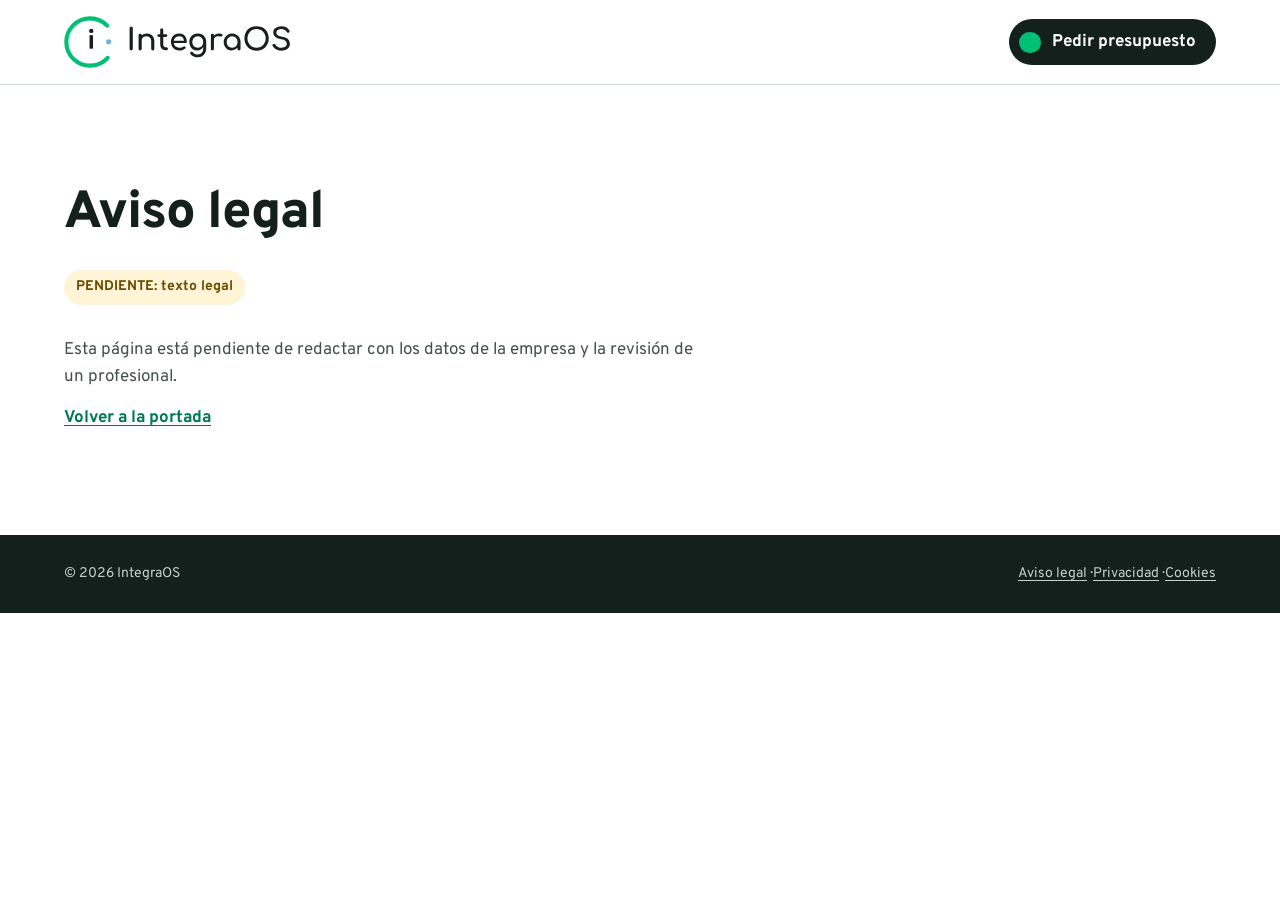
==== aviso-legal.html @ 6137b41a "Web de IntegraOS: prueba de concepto" ====
<!doctype html>
<html lang="es">
<head>
<meta charset="utf-8">
<meta name="robots" content="noindex, nofollow">
<meta name="viewport" content="width=device-width, initial-scale=1, viewport-fit=cover">
<title>Aviso legal | IntegraOS</title>
<meta name="description" content="Aviso legal del sitio web de IntegraOS.">
<link rel="icon" href="favicon.svg" type="image/svg+xml">
<link rel="icon" href="favicon.png" sizes="48x48" type="image/png">
<meta name="theme-color" content="#ffffff">
<link rel="stylesheet" href="assets/css/site.css">
</head>
<body>
<a class="skip" href="#contenido">Saltar al contenido</a>
<header class="top">
  <div class="wrap top__bar">
    <a class="top__logo" href="index.html"><img src="assets/brand/logo-horizontal.svg" alt="IntegraOS, volver a la portada" width="229" height="52"></a>
    <nav class="top__nav top__nav--static" aria-label="Principal"><a class="btn btn--primary" href="index.html#presupuesto"><span class="bullet" aria-hidden="true"></span>Pedir presupuesto</a></nav>
  </div>
</header>
<main id="contenido" class="page">
  <div class="wrap">
    <h1>Aviso legal</h1>
    <p class="pending">PENDIENTE: texto legal</p>
    <p>Esta página está pendiente de redactar con los datos de la empresa y la revisión de un profesional.</p>
    <p><a href="index.html">Volver a la portada</a></p>
  </div>
</main>
<footer class="foot foot--slim">
  <div class="wrap">
    <div class="foot__base"><span>&copy; 2026 IntegraOS</span><span><a href="aviso-legal.html">Aviso legal</a> · <a href="privacidad.html">Privacidad</a> · <a href="cookies.html">Cookies</a></span></div>
  </div>
</footer>
</body>
</html>
---- assets/css/site.css ----
/* IntegraOS: the site as a transit network map. Lines are services, stations are stops,
   "Tu oficina" is the interchange every line ends at. One sign face (Overpass), the logo's
   green and blue as line colours, near-black signage plates. */

@font-face {
  font-family: "Overpass"; font-style: normal; font-weight: 300 900; font-display: swap;
  src: url(../fonts/overpass-latin.woff2) format("woff2");
  unicode-range: U+0000-00FF, U+0131, U+0152-0153, U+02BB-02BC, U+02C6, U+02DA, U+02DC, U+0304, U+0308, U+0329, U+2000-206F, U+20AC, U+2122, U+2191, U+2193, U+2212, U+2215, U+FEFF, U+FFFD;
}

:root {
  --paper: #ffffff;
  --surface: #f0f4f2;
  --ink: #14201b;
  --ink-2: #44514b;          /* secondary text, 8.3:1 on paper */
  --hair: #d5ded9;
  --line-green: #00c074;     /* logo green: the in-person line */
  --line-blue: #70aed4;      /* logo blue: the remote line */
  --green: #007a50;          /* green for text and controls on paper, 5.4:1 */
  --blue: #1f5f87;           /* blue for text on paper, 6.9:1 */
  --sign: #14201b;           /* signage plates */
  --sign-ink: #ffffff;
  --focus: #007a50;

  --font: "Overpass", system-ui, sans-serif;
  --wrap: min(100% - 2 * var(--gut), 1240px);
  --gut: clamp(20px, 5vw, 64px);
  --r: 14px;                 /* plates and cards: the rounded ends of a line */
  --line-w: 10px;
  --ease: cubic-bezier(.16, 1, .3, 1);

  --t-h2: clamp(2rem, 1.35rem + 2.4vw, 3.4rem);
  --t-h3: clamp(1.2rem, 1.08rem + .45vw, 1.45rem);
  --t-lead: clamp(1.12rem, 1.04rem + .35vw, 1.32rem);
  --t-body: 1.0625rem;
  --t-small: .9375rem;
}

*, *::before, *::after { box-sizing: border-box; }
html { -webkit-text-size-adjust: 100%; scroll-behavior: smooth; scroll-padding-top: 120px; }
@media (prefers-reduced-motion: reduce) { html { scroll-behavior: auto; } }
body {
  margin: 0; background: var(--paper); color: var(--ink);
  font: 400 var(--t-body)/1.6 var(--font); font-feature-settings: "tnum" 0;
  text-rendering: optimizeLegibility; -webkit-font-smoothing: antialiased;
}
img, svg { display: block; max-width: 100%; }
a { color: inherit; text-decoration-thickness: .08em; text-underline-offset: .2em; }
p { margin: 0; text-wrap: pretty; }
h1, h2, h3 { margin: 0; font-weight: 800; letter-spacing: -.02em; line-height: 1.05; text-wrap: balance; }
::selection { background: var(--line-green); color: var(--ink); }
:focus-visible { outline: 3px solid var(--focus); outline-offset: 3px; border-radius: 4px; }
.visually-hidden { position: absolute !important; width: 1px; height: 1px; overflow: hidden; clip: rect(0 0 0 0); white-space: nowrap; }

.wrap { width: var(--wrap); margin-inline: auto; }
.skip { position: absolute; left: 12px; top: -60px; z-index: 100; background: var(--sign); color: var(--sign-ink); padding: 10px 16px; border-radius: 8px; font-weight: 700; }
.skip:focus { top: 12px; }

/* ---------- signage: line bullets, plates, buttons ---------- */
.bullet { display: inline-grid; place-items: center; width: 1.6em; height: 1.6em; border-radius: 50%; flex: none;
  font-weight: 800; font-size: .8em; line-height: 1; color: var(--ink); background: var(--line-green); }

.btn {
  display: inline-flex; align-items: center; gap: .7em; min-height: 52px; padding: .5em 1.15em .45em .6em;
  border-radius: 999px; font: 700 1.0625rem/1 var(--font); letter-spacing: 0; text-decoration: none; cursor: pointer;
  border: 0; transition: transform .25s var(--ease), background-color .2s;
}
.btn--primary { background: var(--sign); color: var(--sign-ink); }
.btn--primary .bullet { background: var(--line-green); }
.btn--primary:hover { background: #24342d; transform: translateX(3px); }
.btn--primary .arrow { transition: transform .25s var(--ease); }
.btn--primary:hover .arrow { transform: translateX(3px); }
.btn--ghost { background: transparent; color: var(--ink); box-shadow: inset 0 0 0 2px var(--ink); padding-left: 1.15em; }
.btn--ghost:hover { background: var(--surface); }
.btn:active { transform: translateY(1px) scale(.99); }
.arrow { width: 1em; height: 1em; }

/* ---------- header ---------- */
.top { position: sticky; top: 0; z-index: 30; background: rgba(255,255,255,.96); border-bottom: 1px solid var(--hair); }
@supports (backdrop-filter: blur(8px)) { .top { background: rgba(255,255,255,.86); backdrop-filter: blur(10px) saturate(1.2); } }
.top__bar { display: flex; align-items: center; gap: 24px; min-height: 84px; }
/* the logo carries the brand next to a 64px headline: 52px tall on desktop, still clear of the nav */
.top__logo img { height: 52px; width: auto; }
@media (max-width: 860px) { .top__bar { min-height: 68px; } .top__logo img { height: 42px; } }
@media (min-width: 861px) and (max-width: 1000px) { .top__logo img { height: 46px; } }
@media (max-width: 380px) { .top__logo img { height: 36px; } }
.top__nav { margin-left: auto; display: flex; align-items: center; gap: 4px; }
.top__nav a:not(.btn) { padding: 10px 12px; border-radius: 8px; font-weight: 600; text-decoration: none; }
.top__nav a:not(.btn):hover { background: var(--surface); }
.top__nav .btn { margin-left: 12px; min-height: 46px; }
.top__menu { display: none; margin-left: auto; width: 46px; height: 46px; border-radius: 10px; border: 2px solid var(--ink); background: var(--paper); color: var(--ink); cursor: pointer; }
@media (max-width: 1000px) {
  .top__menu { display: grid; place-items: center; }
  .top__nav { display: none; position: absolute; left: 0; right: 0; top: 100%; flex-direction: column; align-items: stretch;
    gap: 0; padding: 8px var(--gut) 20px; background: var(--paper); border-bottom: 1px solid var(--hair); }
  .top__nav.is-open { display: flex; }
  .top__nav a:not(.btn) { padding: 14px 4px; border-bottom: 1px solid var(--hair); border-radius: 0; }
  .top__nav .btn { margin: 16px 0 0; justify-content: center; }
}

/* ---------- "Estás aquí": the page's route as a thin line under the header ---------- */
.routebar { position: relative; height: 22px; }
.routebar ol { list-style: none; margin: 0; padding: 0; height: 100%; display: flex; justify-content: space-between; align-items: center; position: relative; }
.routebar ol::before, .routebar ol::after { content: ""; position: absolute; left: 0; top: 50%; height: 4px; margin-top: -2px; border-radius: 2px; }
.routebar ol::before { right: 0; background: var(--hair); }
.routebar ol::after { width: var(--route-progress, 0%); background: var(--line-green); transition: width .45s var(--ease); }
.routebar li { position: relative; z-index: 1; }
.routebar a { display: grid; place-items: center; width: 22px; height: 22px; text-decoration: none; }
.routebar a::before { content: ""; width: 10px; height: 10px; border-radius: 50%; background: var(--paper); box-shadow: inset 0 0 0 2.5px var(--ink-2); transition: transform .2s, box-shadow .2s, background .2s; }
.routebar a.is-passed::before { box-shadow: inset 0 0 0 2.5px var(--green); }
.routebar a[aria-current]::before { background: var(--ink); box-shadow: 0 0 0 3px var(--line-green); transform: scale(1.15); }
.routebar span { position: absolute; top: 100%; left: 50%; transform: translate(-50%, 4px); white-space: nowrap; padding: 3px 8px 2px; border-radius: 6px;
  background: var(--sign); color: var(--sign-ink); font-size: .75rem; font-weight: 700; opacity: 0; pointer-events: none; transition: opacity .15s; }
.routebar li:first-child span { left: 0; transform: translate(0, 4px); }
.routebar li:last-child span { left: auto; right: 0; transform: translate(0, 4px); }
.routebar a:hover span, .routebar a:focus-visible span, .routebar a[aria-current] span { opacity: 1; }
@media (max-width: 860px) { .routebar { height: 10px; } .routebar a { width: 14px; height: 10px; } .routebar a::before { width: 7px; height: 7px; } }

/* ---------- sections ---------- */
section { padding-block: clamp(72px, 9vw, 136px); }
.h2 { font-size: var(--t-h2); max-width: 18ch; }
/* section headings read as station name boards: line bullet, the name, the line's colour strip under it.
   The dark pill is kept for actions, the hero sign, the arrival plate and the ticket. */
.sign { position: relative; max-width: 20ch; font-size: clamp(1.9rem, 1.35rem + 2vw, 3rem); padding: 0 0 .42em 1.25em; }
.sign::before { content: ""; position: absolute; left: 0; top: .2em; width: .72em; height: .72em; border-radius: 50%; background: var(--paper); box-shadow: inset 0 0 0 .16em var(--ink); }
.sign::after { content: ""; position: absolute; left: 1.25em; bottom: 0; width: 2.4em; height: .16em; border-radius: .08em; background: var(--line-green); }
.section--sign .sign, .direct .h2.sign { color: var(--sign-ink); }
.section--sign .sign::before, .direct .h2.sign::before { background: var(--sign); box-shadow: inset 0 0 0 .16em var(--paper); }
.section--sign .sign em, .direct .h2.sign em { color: var(--line-green); }
.intro { margin-top: 18px; font-size: var(--t-lead); color: var(--ink-2); max-width: 58ch; line-height: 1.5; }
.section--surface { background: var(--surface); }
.section--sign { background: var(--sign); color: var(--sign-ink); }

/* ---------- hero: the platform sign over the network map ---------- */
.hero { position: relative; padding-block: clamp(20px, 3vw, 32px) clamp(40px, 5vw, 72px); overflow: hidden; }
.hero__sign { background: var(--sign); color: var(--sign-ink); border-radius: 22px; padding: clamp(24px, 3vw, 40px); max-width: 720px; }
.hero h1 { font-size: clamp(2.4rem, 1.2rem + 3.6vw, 4rem); font-weight: 850; letter-spacing: -.035em; line-height: .98; }
.hero h1 .code { font-size: .36em; vertical-align: .55em; margin-right: .45em; }
.hero__lead { margin-top: 18px; font-size: var(--t-lead); line-height: 1.5; max-width: 46ch; color: #d3ddd8; }
.hero__zone { margin-top: 12px; color: #d3ddd8; display: flex; align-items: center; gap: 8px; flex-wrap: wrap; }
.hero__actions { display: flex; flex-wrap: wrap; gap: 12px; margin-top: 26px; }
.btn--go { background: var(--line-green); color: var(--ink); }
.btn--go:hover { background: #2fd38f; transform: translateX(3px); }
.bullet--ink { background: var(--ink); }
.btn--outline-light { background: transparent; color: var(--sign-ink); box-shadow: inset 0 0 0 2px rgba(255,255,255,.55); padding-left: 1.15em; }
.btn--outline-light:hover { background: rgba(255,255,255,.08); }
.sep { margin-inline: .2em; }
.map { position: relative; margin: 20px 0 0; }
.map--h { width: 100vw; margin-left: calc(50% - 50vw); }
.map > svg, .map > .wrap > svg { width: 100%; height: auto; overflow: visible; }
.map--v { display: none; }
.map--v .wrap > svg { max-width: 260px; }
.only-narrow { display: none; }
@media (max-width: 760px) { .map--h { display: none; } .map--v { display: block; } .only-narrow { display: inline-flex; } }
@media (min-width: 1280px) {   /* the sign overlays the map only where the low line clears it */
  .hero__over { position: absolute; top: clamp(20px, 2vw, 28px); left: 0; right: 0; z-index: 2; }
  .map--h { margin-top: 48px; }
}
/* the destination sign: "Tu oficina" and its action, set beside the interchange */
.dest { display: inline-grid; gap: 10px; padding: 14px; border-radius: 16px; background: var(--sign); color: var(--sign-ink); text-decoration: none;
  box-shadow: 0 0 0 4px var(--paper); transition: transform .25s var(--ease); }
.dest:hover { transform: translateY(-2px); }
.dest__name { display: flex; align-items: center; gap: 10px; font-weight: 850; font-size: 1.5rem; letter-spacing: -.01em; line-height: 1.1; }
.dest__go { display: inline-flex; align-items: center; justify-content: center; gap: 8px; min-height: 46px; padding: 0 18px; border-radius: 999px;
  background: var(--line-green); color: var(--ink); font-weight: 800; }
.dest:hover .arrow { transform: translateX(3px); }
.dest .arrow { transition: transform .25s var(--ease); }
.bullet--hub { width: 28px; height: 18px; border-radius: 9px; background: var(--paper); box-shadow: inset 0 0 0 3px var(--paper); position: relative; }
.bullet--hub::before, .bullet--hub::after { content: ""; position: absolute; top: 5px; width: 8px; height: 8px; border-radius: 50%; background: var(--ink); }
.bullet--hub::before { left: 4px; } .bullet--hub::after { right: 4px; }
/* anchored to the interchange: the hub's right edge is at 97.5% of the map's width; the sign sits just above it */
.dest--h { position: absolute; left: 93.3%; top: 15%; transform: translateX(-100%); white-space: nowrap; }
.dest--h:hover { transform: translate(-100%, -2px); }
@media (min-width: 761px) and (max-width: 1000px) {
  .dest--h { position: static; display: grid; width: max-content; margin: 8px var(--gut) 0 auto; transform: none; }
  .dest--h:hover { transform: translateY(-2px); }
}
.dest--v { margin-top: 8px; }
/* line codes: the map's uppercase lettering */
.code { display: inline-grid; place-items: center; min-width: 1.9em; height: 1.9em; padding: 0 .35em; border-radius: 999px; flex: none;
  font-weight: 850; font-size: .75rem; letter-spacing: .04em; line-height: 1; text-transform: uppercase; color: var(--ink); background: var(--line-green); }
.code--remote { background: var(--line-blue); }
.m-blue-ink { fill: var(--blue); letter-spacing: .06em; font-weight: 800; }

/* map drawing */
.m-line { fill: none; stroke-linecap: round; stroke-linejoin: round; }
.m-green { stroke: var(--line-green); stroke-width: var(--line-w); }
.m-blue { stroke: var(--line-blue); stroke-width: var(--line-w); stroke-dasharray: 2 20; }
.m-stop { fill: var(--paper); stroke: var(--ink); stroke-width: 4; }
.m-hub { fill: var(--paper); stroke: var(--ink); stroke-width: 5; }
.m-label { font: 700 19px/1 var(--font); fill: var(--ink); }
.m-label--small { font-weight: 600; font-size: 15px; fill: var(--ink-2); }
.m-hub-label { font: 850 28px/1 var(--font); fill: var(--ink); letter-spacing: -.01em; }
.m-code { font: 800 13px/1 var(--font); fill: var(--ink); }
/* the train: rides the green line once on load and rests at "Tu oficina"; the map itself never hides */
.m-train { offset-rotate: 0deg; offset-distance: 100%; }
.m-train rect { fill: var(--ink); stroke: var(--paper); stroke-width: 3; }
@media (prefers-reduced-motion: no-preference) {
  .m-train { animation: ride 2.6s cubic-bezier(.45,.05,.25,1) .3s both; }
  @keyframes ride { from { offset-distance: 0%; } to { offset-distance: 100%; } }
}

/* ---------- direct line (positioning) + legend ---------- */
.direct { display: grid; gap: 48px; }
.direct .h2 { color: var(--sign-ink); max-width: 16ch; }
.direct .h2 em { font-style: normal; color: var(--line-green); }
.direct .intro { color: #c4cfca; }
@media (min-width: 960px) { .direct { grid-template-columns: 1.1fr .9fr; align-items: start; } }
.legend { border: 1px solid rgba(255,255,255,.18); border-radius: var(--r); padding: 28px; display: grid; gap: 22px; }
.legend__title { font-weight: 800; font-size: .875rem; color: #c4cfca; letter-spacing: .02em; }
.legend__row { display: grid; grid-template-columns: 64px 1fr; gap: 16px; align-items: center; }
.legend__row strong { display: flex; align-items: center; gap: 8px; font-size: 1.0625rem; }
.legend__row span { color: #c4cfca; font-size: var(--t-small); }
.legend__row .code { color: var(--ink); font-size: .75rem; }
.legend svg { width: 64px; height: 24px; }

/* ---------- problems: a route finder, "si te pasa… → tu parada" ---------- */
.finder { margin-top: 44px; border-top: 3px solid var(--ink); }
.finder__head { display: none; }
.finder ol { list-style: none; margin: 0; padding: 0; }
.finder li { display: grid; gap: 12px; padding: 20px 0; border-bottom: 1px solid #c8d3ce; }
.finder q { quotes: "«" "»"; font-size: clamp(1.15rem, 1.05rem + .5vw, 1.45rem); font-weight: 750; line-height: 1.3; letter-spacing: -.01em; }
.finder__to { justify-self: start; display: inline-flex; align-items: center; gap: 10px; padding: 8px 14px 7px 9px; border-radius: 999px; background: var(--sign); color: var(--sign-ink);
  font-weight: 700; font-size: .9375rem; text-decoration: none; transition: transform .25s var(--ease); }
.finder__to:hover { transform: translateX(3px); }
.finder__to .bullet { width: 1.1em; height: 1.1em; }
@media (min-width: 820px) {
  .finder__head { display: grid; grid-template-columns: 1fr 320px; gap: 32px; padding: 12px 0; border-bottom: 1px solid var(--ink);
    font-size: .875rem; font-weight: 800; color: var(--ink-2); }
  .finder li { grid-template-columns: 1fr 320px; gap: 32px; align-items: center; }
}

/* ---------- services: the line's stops ---------- */
.stops { list-style: none; margin: 56px 0 0; padding: 0; display: grid; gap: 0 56px; }
@media (min-width: 900px) { .stops { grid-template-columns: 1fr 1fr; } }
.stop { position: relative; padding: 0 0 34px 56px; }
.stop::before { content: ""; position: absolute; left: 13px; top: 8px; bottom: -8px; width: var(--line-w); background: var(--line-green); border-radius: 0; }
.stop::after { content: ""; position: absolute; left: 6px; top: 4px; width: 24px; height: 24px; border-radius: 50%; background: var(--paper); box-shadow: inset 0 0 0 5px var(--ink); }
.stop:last-child::before, .stops > .stop:nth-child(3)::before { bottom: auto; height: 100%; }
@media (min-width: 900px) {
  .stops { grid-auto-flow: column; grid-template-rows: repeat(3, auto); }
  .stop:nth-child(3)::before, .stop:nth-child(6)::before { height: calc(100% - 26px); }
  .stop:nth-child(3), .stop:nth-child(6) { padding-bottom: 8px; }
}
@media (max-width: 899px) { .stops > .stop:nth-child(3)::before { bottom: -8px; height: auto; } .stop:last-child::before { height: calc(100% - 26px); } }
.stop h3 { font-size: var(--t-h3); letter-spacing: -.01em; line-height: 1.2; }
/* small screens: a thumbnail beside the stop's name, the text below runs the full width */
.stop__img { position: absolute; right: 0; top: 0; width: 88px; height: auto; aspect-ratio: 4 / 3; object-fit: cover; border-radius: 10px; background: var(--surface); }
.stop h3 { padding-right: 100px; min-height: 66px; }
.stop__go { display: inline-flex; align-items: center; gap: 8px; margin-top: 12px; font-weight: 700; color: var(--green); text-decoration: none; min-height: 32px; }
.stop__go:hover { text-decoration: underline; }
.stop__go .arrow { transition: transform .25s var(--ease); }
.stop__go:hover .arrow { transform: translateX(3px); }
@media (min-width: 900px) {
  .stop { display: grid; grid-template-columns: 1fr 168px; column-gap: 20px; align-items: start; }
  .stop__body { grid-column: 1; grid-row: 1; }
  .stop__img { position: static; grid-column: 2; grid-row: 1; width: 100%; border-radius: var(--r); }
  .stop h3 { padding-right: 0; min-height: 0; }
}
.stop p { margin-top: 6px; color: var(--ink-2); max-width: 44ch; }
.modes { display: flex; flex-wrap: wrap; gap: 8px; margin-top: 12px; }
.mode { display: inline-flex; align-items: center; gap: 8px; font-size: .75rem; font-weight: 800; letter-spacing: .06em; padding: 3px 12px 3px 3px; border-radius: 999px; box-shadow: inset 0 0 0 2px var(--ink); }
.mode .code { font-size: .75rem; }

/* ---------- plans: monthly pass vs single ticket ---------- */
.passes { margin-top: 56px; display: grid; gap: 24px; }
@media (min-width: 900px) { .passes { grid-template-columns: 1fr 1fr; } }
.pass { position: relative; border-radius: 22px; background: var(--paper); overflow: hidden; box-shadow: 0 1px 0 rgba(20,32,27,.06), 0 18px 40px -24px rgba(20,32,27,.35); display: grid; grid-template-rows: auto 1fr; }
.pass__band { display: flex; flex-wrap: wrap; justify-content: space-between; align-items: center; gap: 8px 16px; padding: 20px 28px; background: var(--line-green); color: var(--ink); }
.pass--single .pass__band { background: var(--line-blue); }
.pass__type { font-weight: 850; font-size: 1.5rem; letter-spacing: -.015em; }
.pass__code { white-space: nowrap; padding: 6px 12px 5px; border-radius: 999px; background: var(--sign); color: var(--sign-ink); font-weight: 850; font-size: .8125rem; letter-spacing: .08em; }
.pass__body { padding: 28px; display: grid; gap: 18px; align-content: start; }
.pass__price { font-size: clamp(1.6rem, 1.3rem + 1vw, 2.1rem); font-weight: 850; letter-spacing: -.02em; line-height: 1.1; }
.pass__for { color: var(--ink-2); }
.pass ul { list-style: none; margin: 0; padding: 0; display: grid; gap: 10px; }
.pass li { display: grid; grid-template-columns: 22px 1fr; gap: 12px; align-items: start; }
.pass li::before { content: ""; width: 16px; height: 16px; margin-top: 4px; border-radius: 50%; box-shadow: inset 0 0 0 4px var(--ink); }
.pass__go { justify-self: start; display: inline-flex; align-items: center; gap: 8px; margin-top: 4px; font-weight: 700; color: var(--green); text-decoration: none; min-height: 32px; }
.pass__go:hover { text-decoration: underline; }
.which { margin-top: 32px; display: grid; gap: 12px; max-width: 62ch; color: var(--ink-2); }
.which strong { color: var(--ink); }

/* ---------- process: one route, four stops ---------- */
.route { list-style: none; margin: 64px 0 0; padding: 0; display: grid; gap: 0; counter-reset: stop; }
.route li { position: relative; padding: 0 0 36px 64px; counter-increment: stop; }
.route li::before { content: ""; position: absolute; left: 17px; top: 10px; bottom: -10px; width: var(--line-w); background: var(--line-green); }
.route li:last-child::before { display: none; }
.route li::after { content: counter(stop); position: absolute; left: 0; top: 0; width: 44px; height: 44px; border-radius: 50%; display: grid; place-items: center;
  background: var(--paper); box-shadow: inset 0 0 0 5px var(--ink); font-weight: 850; font-size: 1.05rem; }
.route li:last-child::after { background: var(--ink); color: var(--paper); box-shadow: 0 0 0 5px var(--line-green); }
.route h3 { font-size: var(--t-h3); padding-top: 8px; }
.route p { margin-top: 6px; color: var(--ink-2); max-width: 36ch; }
@media (min-width: 900px) {
  .route { grid-template-columns: repeat(4, 1fr); gap: 32px; }
  .route li { padding: 76px 0 0; }
  .route li::before { left: 22px; right: -32px; top: 17px; bottom: auto; width: auto; height: var(--line-w); }
  .route li::after { left: 0; top: 0; }
  .route h3 { padding-top: 0; }
}

/* ---------- arrival: the last stop, a real office, the line running into it ---------- */
.arrival { position: relative; padding: 0; min-height: clamp(380px, 62vh, 620px); display: grid; align-items: end; overflow: hidden; background: var(--sign); }
.arrival__img { position: absolute; inset: 0; width: 100%; height: 100%; object-fit: cover; object-position: 50% 60%; }
.arrival__line { position: absolute; left: 0; right: 0; bottom: clamp(56px, 8vw, 96px); height: var(--line-w); background: var(--line-green); }
.arrival__wrap { position: relative; z-index: 1; padding-block: clamp(32px, 6vw, 72px); }
.arrival__plate { max-width: 460px; background: var(--sign); color: var(--sign-ink); border-radius: 22px; padding: 26px 28px 28px; box-shadow: 0 0 0 6px var(--paper); position: relative; }
.arrival__plate::after { content: ""; position: absolute; right: -40px; bottom: calc(clamp(56px, 8vw, 96px) - clamp(32px, 6vw, 72px) - 17px + var(--line-w) / 2); width: 34px; height: 34px; border-radius: 50%; background: var(--paper); box-shadow: inset 0 0 0 6px var(--ink); }
.arrival h2 { font-size: clamp(2rem, 1.5rem + 2.2vw, 3.2rem); margin: 0 0 12px; }
.arrival h2 .code { font-size: .32em; vertical-align: .5em; margin-right: .5em; }
.arrival__plate > p:last-child { color: #d3ddd8; }
@media (max-width: 640px) { .arrival__plate::after { display: none; } }

/* ---------- FAQ ---------- */
.faq { margin-top: 48px; display: grid; gap: 0; border-top: 2px solid var(--ink); max-width: 880px; }
.faq details { border-bottom: 1px solid var(--hair); }
.faq summary { list-style: none; cursor: pointer; display: flex; justify-content: space-between; align-items: center; gap: 24px; padding: 22px 0; font-weight: 750; font-size: 1.175rem; line-height: 1.3; }
.faq summary::-webkit-details-marker { display: none; }
.faq summary::after { content: ""; flex: none; width: 28px; height: 28px; border-radius: 50%; box-shadow: inset 0 0 0 3px var(--ink);
  background: linear-gradient(var(--ink), var(--ink)) center / 12px 3px no-repeat, linear-gradient(var(--ink), var(--ink)) center / 3px 12px no-repeat; transition: transform .25s var(--ease); }
.faq details[open] summary::after { background: linear-gradient(var(--ink), var(--ink)) center / 12px 3px no-repeat; transform: rotate(180deg); }
.faq details p { padding: 0 0 24px; color: var(--ink-2); max-width: 62ch; }

/* ---------- quote form: the ticket office ---------- */
.office { display: grid; gap: 48px; }
@media (min-width: 980px) { .office { grid-template-columns: .85fr 1.15fr; align-items: start; } }
.next { list-style: none; padding: 0; margin: 32px 0 0; display: grid; gap: 0; }
.next li { position: relative; padding: 0 0 22px 40px; }
.next li::before { content: ""; position: absolute; left: 7px; top: 8px; bottom: -8px; width: 6px; background: var(--line-green); }
.next li:last-child::before { display: none; }
.next li::after { content: ""; position: absolute; left: 0; top: 2px; width: 20px; height: 20px; border-radius: 50%; background: var(--paper); box-shadow: inset 0 0 0 4px var(--ink); }
.next strong { display: block; }
.next span { color: var(--ink-2); }
.ticket { background: var(--paper); border-radius: 22px; box-shadow: 0 1px 0 rgba(20,32,27,.06), 0 24px 48px -28px rgba(20,32,27,.4); overflow: hidden; }
.ticket__head { display: flex; align-items: center; gap: 12px; padding: 18px 28px; background: var(--sign); color: var(--sign-ink); font-weight: 800; }
.form { padding: 28px; display: grid; gap: 18px; grid-template-columns: 1fr; }
@media (min-width: 620px) { .form { grid-template-columns: 1fr 1fr; } .field--full, .form__foot { grid-column: 1 / -1; } }
.field { display: grid; gap: 6px; }
.field label { font-weight: 700; font-size: .9375rem; }
.field label small { font-weight: 500; color: var(--ink-2); font-size: inherit; }
.field input, .field select, .field textarea {
  width: 100%; min-height: 50px; padding: 12px 14px; border: 2px solid #b9c6c0; border-radius: 10px; background: var(--paper);
  font: 400 1.0625rem/1.4 var(--font); color: var(--ink); transition: border-color .15s;
}
.field textarea { min-height: 130px; resize: vertical; }
.field input:hover, .field select:hover, .field textarea:hover { border-color: var(--ink-2); }
.field input:focus, .field select:focus, .field textarea:focus { border-color: var(--ink); outline: 3px solid var(--line-green); outline-offset: 0; }
.field [aria-invalid="true"] { border-color: #b42318; }
.field__error { color: #b42318; font-weight: 600; font-size: .9375rem; }
.field__error[hidden] { display: none; }
.form__foot { display: grid; gap: 14px; }
.form__status { font-weight: 600; min-height: 1.5em; }
.form__status:empty { min-height: 0; }
.form__legal { font-size: .875rem; color: var(--ink-2); }
.form .btn { justify-self: start; }

/* ---------- footer: the map's legend panel ---------- */
.foot { background: var(--sign); color: var(--sign-ink); padding-block: 72px 32px; }
.foot__grid { display: grid; gap: 40px; }
@media (min-width: 900px) { .foot__grid { grid-template-columns: 1.3fr 1fr 1fr 1fr; } }
.foot__logo img { height: 56px; width: auto; }
.foot__about { margin-top: 18px; color: #c4cfca; max-width: 38ch; }
.foot h2 { font-size: .875rem; font-weight: 800; color: #c4cfca; letter-spacing: .02em; margin-bottom: 14px; }
.foot ul { list-style: none; margin: 0; padding: 0; display: grid; gap: 10px; }
.foot a { text-decoration: none; }
.foot a:hover { text-decoration: underline; }
.foot__base { margin-top: 56px; padding-top: 22px; border-top: 1px solid rgba(255,255,255,.16); display: flex; flex-wrap: wrap; gap: 8px 24px; justify-content: space-between; color: #c4cfca; font-size: .875rem; }
.foot :focus-visible { outline-color: var(--line-green); }

/* ---------- inner pages ---------- */
.page { padding-block: clamp(56px, 8vw, 112px); }
.page h1 { font-size: var(--t-h2); margin-bottom: 28px; }
.page p, .page li { max-width: 62ch; color: var(--ink-2); }
.page p + p { margin-top: 14px; }
.page .pending { display: inline-block; margin-bottom: 18px; padding: 6px 12px; border-radius: 999px; background: #fff4d6; color: #6b4b00; font-weight: 700; font-size: .875rem; }
.page a { color: var(--green); font-weight: 700; }
.top__nav--static { display: flex; position: static; flex-direction: row; padding: 0; border: 0; background: none; }
.top__nav--static .btn { margin: 0; }
.foot--slim { padding-block: 28px; }
.foot--slim .foot__base { margin-top: 0; border-top: 0; padding-top: 0; }
.foot--slim .foot__base a { text-decoration: underline; }

/* phone and tablet: the quote action stays in reach once the hero's has scrolled away; hidden while the form is on screen */
.actionbar { position: fixed; left: 0; right: 0; bottom: 0; z-index: 40; display: flex; justify-content: center; padding: 10px var(--gut) calc(10px + env(safe-area-inset-bottom));
  background: rgba(255,255,255,.96); border-top: 1px solid var(--hair); transform: translateY(110%); transition: transform .3s var(--ease); }
.actionbar { gap: 12px; align-items: center; }
.actionbar__call { display: flex; align-items: center; gap: 6px; flex: none; font-weight: 700; font-size: .875rem; }
.actionbar__call .tbd__code { display: none; }
.actionbar .btn { flex: 1; max-width: 420px; justify-content: center; white-space: nowrap; padding-inline: .9em; }
.actionbar.is-shown { transform: none; }
@media (min-width: 1001px) { .actionbar { display: none; } }
@media (max-width: 1000px) { .foot { padding-bottom: calc(32px + 76px); } }
@media (prefers-reduced-motion: reduce) { .actionbar { transition: none; } }

/* ---------- "EN OBRAS": data the client still has to give, shown as a station under construction (PoC) ---------- */
.tbd { display: inline-flex; align-items: center; gap: 6px; padding: 3px 10px 3px 4px; border-radius: 999px; border: 2px dashed #b7791f;
  background: #fff7e6; color: #5c3d00; font-weight: 700; font-size: .875em; line-height: 1.4; white-space: nowrap; vertical-align: .05em; }
.tbd__code { padding: 1px 6px 0; border-radius: 999px; background: #f2b33d; color: #2b1d00; font-size: .72em; font-weight: 850; letter-spacing: .06em; }

/* team facts in the dark band */
.facts { margin: 32px 0 0; display: grid; grid-template-columns: repeat(auto-fit, minmax(200px, 1fr)); gap: 16px 28px; }
.facts div { border-top: 1px solid rgba(255,255,255,.2); padding-top: 12px; }
.facts dt { font-size: .8125rem; font-weight: 800; letter-spacing: .04em; color: #c4cfca; }
.facts dd { margin: 6px 0 0; }

/* one note for the modes instead of a chip on every stop */
.modes-note { display: flex; align-items: flex-start; gap: 10px; margin-top: 16px; font-weight: 700; max-width: 62ch; }
.modes-note__codes { display: inline-flex; gap: 4px; flex: none; padding-top: 1px; }
.modes-note .code { font-size: .75rem; }

/* express line: the fast path for a breakdown */
.express { margin-top: 28px; padding: 18px 20px; border-radius: 16px; background: var(--surface); box-shadow: inset 0 0 0 2px var(--ink); }
.express__title { display: flex; align-items: center; gap: 10px; font-weight: 800; margin-bottom: 6px; }
/* the express line: a transit-map diamond in ink; red stays for errors */
.code--express { width: 1.55em; min-width: 0; height: 1.55em; margin: 0 .2em; padding: 0; border-radius: 3px; background: var(--ink); color: var(--paper); transform: rotate(45deg); }
.code--express > span { transform: rotate(-45deg); }
.field--check { display: flex; align-items: center; gap: 10px; }
.field--check input { width: 22px; height: 22px; min-height: 0; accent-color: var(--green); }
.foot__contact li { color: #c4cfca; display: flex; align-items: center; gap: 8px; flex-wrap: wrap; }

/* route bar on small screens: the current station's name, the dots as a thin progress line */
.routebar__now { display: none; }
@media (max-width: 860px) {
  .routebar { display: flex; align-items: center; gap: 12px; height: 26px; }
  .routebar__now { display: block; flex: none; margin: 0; font-size: .75rem; font-weight: 800; letter-spacing: .04em; text-transform: uppercase; color: var(--ink); }
  .routebar ol { flex: 1; }
  .routebar a { pointer-events: none; }
}
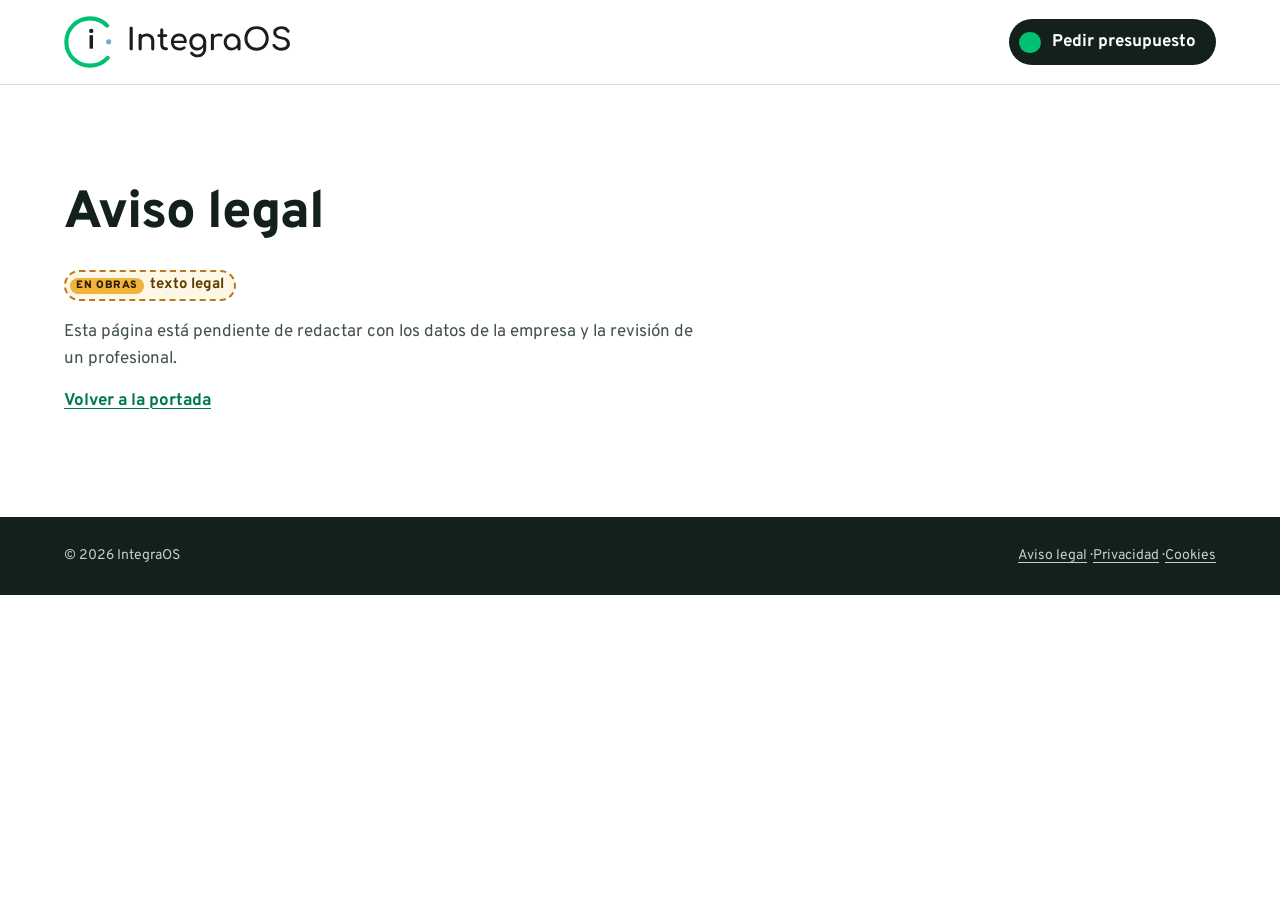
==== commit 9c06717c: "Páginas legales con la etiqueta EN OBRAS" ====
--- a/aviso-legal.html
+++ b/aviso-legal.html
@@ -22,7 +22,7 @@
 <main id="contenido" class="page">
   <div class="wrap">
     <h1>Aviso legal</h1>
-    <p class="pending">PENDIENTE: texto legal</p>
+    <p class="page__tbd"><span class="tbd"><span class="tbd__code">EN OBRAS</span>texto legal</span></p>
     <p>Esta página está pendiente de redactar con los datos de la empresa y la revisión de un profesional.</p>
     <p><a href="index.html">Volver a la portada</a></p>
   </div>
--- a/assets/css/site.css
+++ b/assets/css/site.css
@@ -14,8 +14,8 @@
   --ink: #14201b;
   --ink-2: #44514b;          /* secondary text, 8.3:1 on paper */
   --hair: #d5ded9;
-  --line-green: #00c074;     /* logo green: the in-person line */
-  --line-blue: #70aed4;      /* logo blue: the remote line */
+  --line-green: #00c074;     /* logo green: the remote line, the main one */
+  --line-blue: #70aed4;      /* logo blue: the in-person line, always dotted */
   --green: #007a50;          /* green for text and controls on paper, 5.4:1 */
   --blue: #1f5f87;           /* blue for text on paper, 6.9:1 */
   --sign: #14201b;           /* signage plates */
@@ -113,7 +113,8 @@
   background: var(--sign); color: var(--sign-ink); font-size: .75rem; font-weight: 700; opacity: 0; pointer-events: none; transition: opacity .15s; }
 .routebar li:first-child span { left: 0; transform: translate(0, 4px); }
 .routebar li:last-child span { left: auto; right: 0; transform: translate(0, 4px); }
-.routebar a:hover span, .routebar a:focus-visible span, .routebar a[aria-current] span { opacity: 1; }
+.routebar a:hover span, .routebar a:focus-visible span { opacity: 1; }
+@media (min-width: 861px) { .routebar a[aria-current] span { opacity: 1; } }
 @media (max-width: 860px) { .routebar { height: 10px; } .routebar a { width: 14px; height: 10px; } .routebar a::before { width: 7px; height: 7px; } }
 
 /* ---------- sections ---------- */
@@ -137,6 +138,10 @@
 .hero h1 { font-size: clamp(2.4rem, 1.2rem + 3.6vw, 4rem); font-weight: 850; letter-spacing: -.035em; line-height: .98; }
 .hero h1 .code { font-size: .36em; vertical-align: .55em; margin-right: .45em; }
 .hero__lead { margin-top: 18px; font-size: var(--t-lead); line-height: 1.5; max-width: 46ch; color: #d3ddd8; }
+.hero__slogan { margin-top: 14px; font-size: clamp(1.15rem, 1rem + .6vw, 1.45rem); font-weight: 800; letter-spacing: -.01em; color: var(--line-green); }
+.hero__urgent { display: inline-flex; align-items: center; gap: 10px; margin-top: 18px; color: #d3ddd8; font-weight: 700; text-decoration: underline; text-underline-offset: .25em; }
+.hero__urgent:hover { color: var(--sign-ink); }
+.hero__urgent .code--express { background: var(--paper); color: var(--ink); }
 .hero__zone { margin-top: 12px; color: #d3ddd8; display: flex; align-items: center; gap: 8px; flex-wrap: wrap; }
 .hero__actions { display: flex; flex-wrap: wrap; gap: 12px; margin-top: 26px; }
 .btn--go { background: var(--line-green); color: var(--ink); }
@@ -153,8 +158,11 @@
 .only-narrow { display: none; }
 @media (max-width: 760px) { .map--h { display: none; } .map--v { display: block; } .only-narrow { display: inline-flex; } }
 @media (min-width: 1280px) {   /* the sign overlays the map only where the low line clears it */
-  .hero__over { position: absolute; top: clamp(20px, 2vw, 28px); left: 0; right: 0; z-index: 2; }
-  .map--h { margin-top: 48px; }
+  /* the sign stays in the flow and the map slides up under it by the height of its empty top band:
+     the low line sits 0.305vw below the map's top, so it always lands 64px under the sign, whatever the sign's height */
+  .hero { padding-top: 40px; padding-bottom: 8px; }
+  .hero__over { position: relative; z-index: 2; }
+  .map--h { margin-top: calc(64px - 30.5vw); }
 }
 /* the destination sign: "Tu oficina" and its action, set beside the interchange */
 .dest { display: inline-grid; gap: 10px; padding: 14px; border-radius: 16px; background: var(--sign); color: var(--sign-ink); text-decoration: none;
@@ -179,7 +187,7 @@
 /* line codes: the map's uppercase lettering */
 .code { display: inline-grid; place-items: center; min-width: 1.9em; height: 1.9em; padding: 0 .35em; border-radius: 999px; flex: none;
   font-weight: 850; font-size: .75rem; letter-spacing: .04em; line-height: 1; text-transform: uppercase; color: var(--ink); background: var(--line-green); }
-.code--remote { background: var(--line-blue); }
+.code--alt { background: var(--line-blue); }
 .m-blue-ink { fill: var(--blue); letter-spacing: .06em; font-weight: 800; }
 
 /* map drawing */
@@ -220,10 +228,11 @@
 .finder ol { list-style: none; margin: 0; padding: 0; }
 .finder li { display: grid; gap: 12px; padding: 20px 0; border-bottom: 1px solid #c8d3ce; }
 .finder q { quotes: "«" "»"; font-size: clamp(1.15rem, 1.05rem + .5vw, 1.45rem); font-weight: 750; line-height: 1.3; letter-spacing: -.01em; }
-.finder__to { justify-self: start; display: inline-flex; align-items: center; gap: 10px; padding: 8px 14px 7px 9px; border-radius: 999px; background: var(--sign); color: var(--sign-ink);
+.finder__to { justify-self: start; display: inline-flex; align-items: center; gap: 10px; padding: 7px 14px 6px 8px; border-radius: 999px; background: var(--paper); color: var(--ink); box-shadow: inset 0 0 0 2px var(--ink);
   font-weight: 700; font-size: .9375rem; text-decoration: none; transition: transform .25s var(--ease); }
 .finder__to:hover { transform: translateX(3px); }
-.finder__to .bullet { width: 1.1em; height: 1.1em; }
+.finder__to .bullet { width: 1.05em; height: 1.05em; background: var(--paper); box-shadow: inset 0 0 0 .22em var(--line-green); }
+.finder__to--express .code--express { font-size: .7rem; }
 @media (min-width: 820px) {
   .finder__head { display: grid; grid-template-columns: 1fr 320px; gap: 32px; padding: 12px 0; border-bottom: 1px solid var(--ink);
     font-size: .875rem; font-weight: 800; color: var(--ink-2); }
@@ -276,8 +285,9 @@
 .pass ul { list-style: none; margin: 0; padding: 0; display: grid; gap: 10px; }
 .pass li { display: grid; grid-template-columns: 22px 1fr; gap: 12px; align-items: start; }
 .pass li::before { content: ""; width: 16px; height: 16px; margin-top: 4px; border-radius: 50%; box-shadow: inset 0 0 0 4px var(--ink); }
-.pass__go { justify-self: start; display: inline-flex; align-items: center; gap: 8px; margin-top: 4px; font-weight: 700; color: var(--green); text-decoration: none; min-height: 32px; }
+.pass__go { justify-self: start; display: inline;  margin-top: 4px; font-weight: 700; color: var(--green); text-decoration: none; min-height: 32px; }
 .pass__go:hover { text-decoration: underline; }
+.pass__go .arrow { display: inline-block; vertical-align: -.12em; margin-left: 6px; }
 .which { margin-top: 32px; display: grid; gap: 12px; max-width: 62ch; color: var(--ink-2); }
 .which strong { color: var(--ink); }
 
@@ -309,7 +319,7 @@
 .arrival h2 { font-size: clamp(2rem, 1.5rem + 2.2vw, 3.2rem); margin: 0 0 12px; }
 .arrival h2 .code { font-size: .32em; vertical-align: .5em; margin-right: .5em; }
 .arrival__plate > p:last-child { color: #d3ddd8; }
-@media (max-width: 640px) { .arrival__plate::after { display: none; } }
+@media (max-width: 640px) { .arrival__plate::after { display: none; } .arrival__img { object-position: 50% 85%; } }
 
 /* ---------- FAQ ---------- */
 .faq { margin-top: 48px; display: grid; gap: 0; border-top: 2px solid var(--ink); max-width: 880px; }
@@ -372,7 +382,7 @@
 .page h1 { font-size: var(--t-h2); margin-bottom: 28px; }
 .page p, .page li { max-width: 62ch; color: var(--ink-2); }
 .page p + p { margin-top: 14px; }
-.page .pending { display: inline-block; margin-bottom: 18px; padding: 6px 12px; border-radius: 999px; background: #fff4d6; color: #6b4b00; font-weight: 700; font-size: .875rem; }
+.page__tbd { margin-bottom: 18px; }
 .page a { color: var(--green); font-weight: 700; }
 .top__nav--static { display: flex; position: static; flex-direction: row; padding: 0; border: 0; background: none; }
 .top__nav--static .btn { margin: 0; }
@@ -384,8 +394,8 @@
 .actionbar { position: fixed; left: 0; right: 0; bottom: 0; z-index: 40; display: flex; justify-content: center; padding: 10px var(--gut) calc(10px + env(safe-area-inset-bottom));
   background: rgba(255,255,255,.96); border-top: 1px solid var(--hair); transform: translateY(110%); transition: transform .3s var(--ease); }
 .actionbar { gap: 12px; align-items: center; }
-.actionbar__call { display: flex; align-items: center; gap: 6px; flex: none; font-weight: 700; font-size: .875rem; }
-.actionbar__call .tbd__code { display: none; }
+.actionbar__call { display: inline-flex; align-items: center; justify-content: center; gap: 8px; flex: none; min-height: 46px; padding: 0 14px; border-radius: 999px; box-shadow: inset 0 0 0 2px var(--ink); font-weight: 700; }
+.actionbar__call .tbd { padding: 2px; border-width: 1.5px; }
 .actionbar .btn { flex: 1; max-width: 420px; justify-content: center; white-space: nowrap; padding-inline: .9em; }
 .actionbar.is-shown { transform: none; }
 @media (min-width: 1001px) { .actionbar { display: none; } }
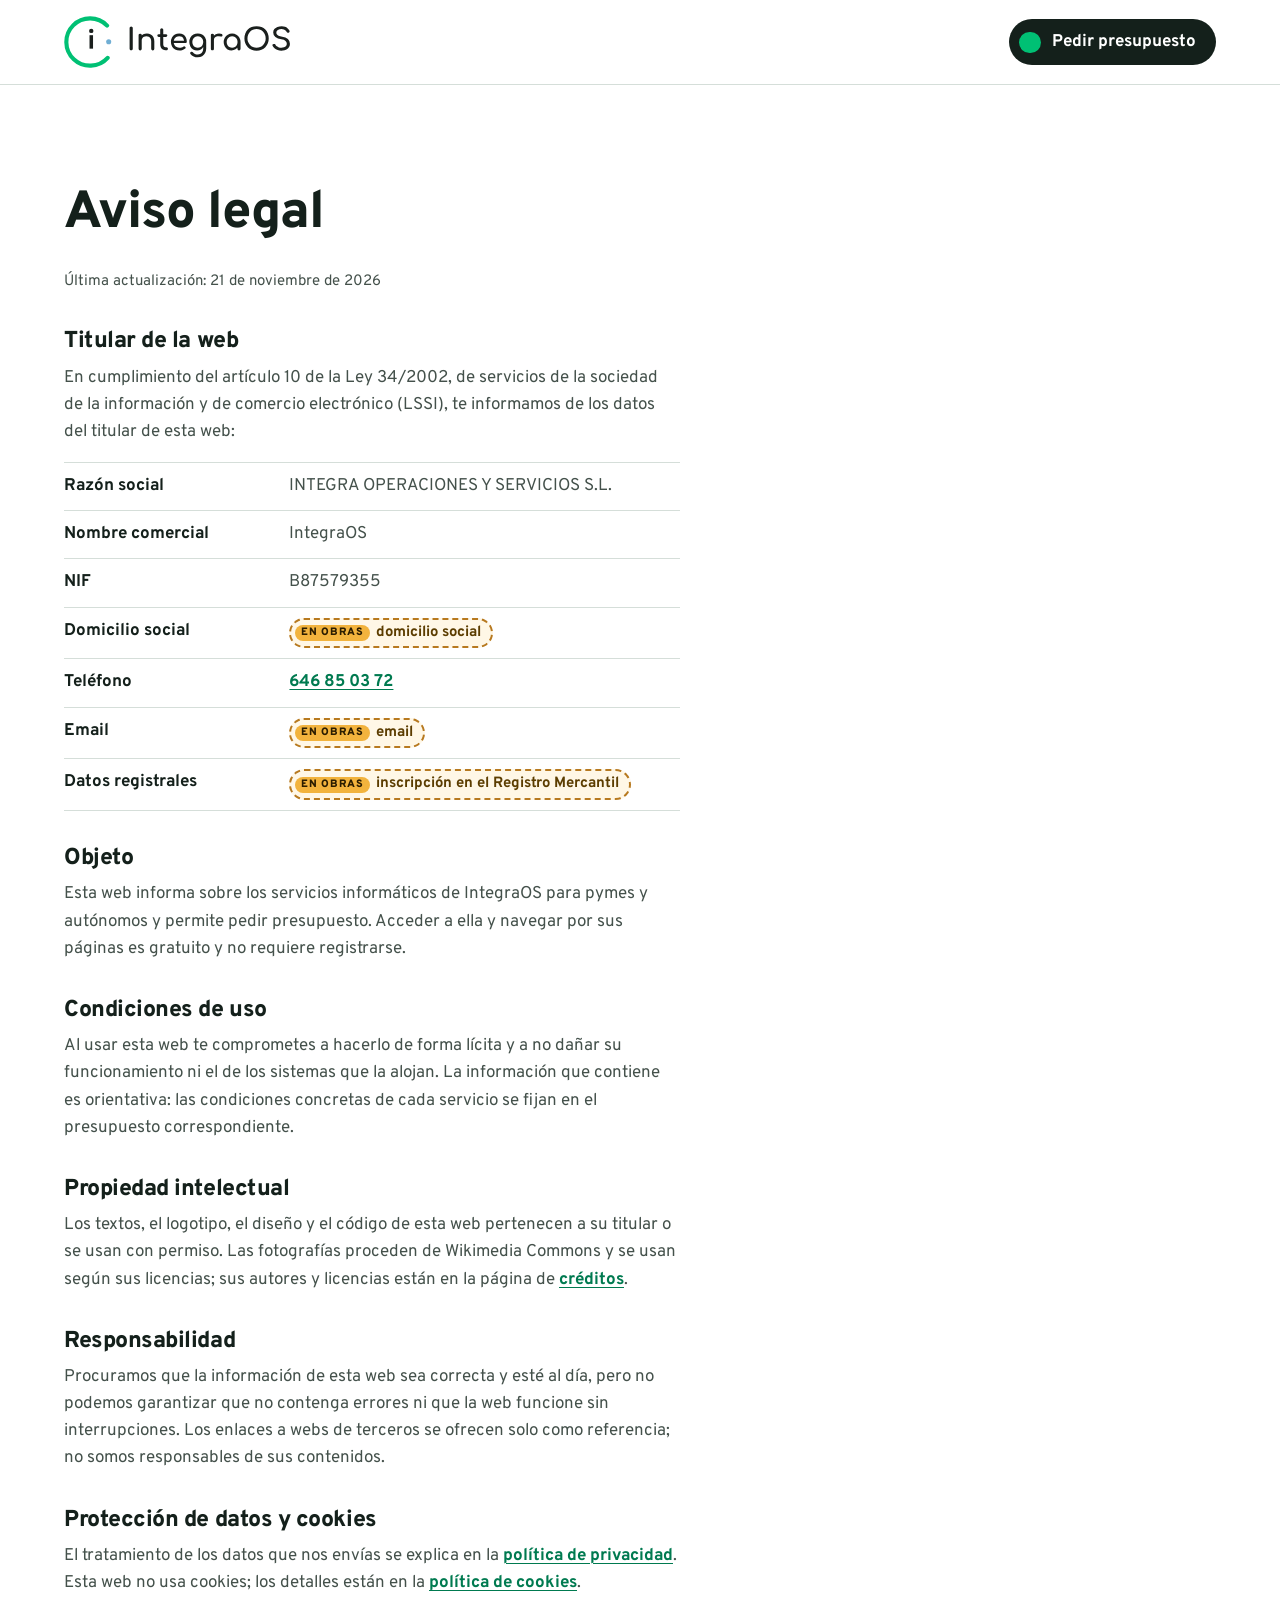
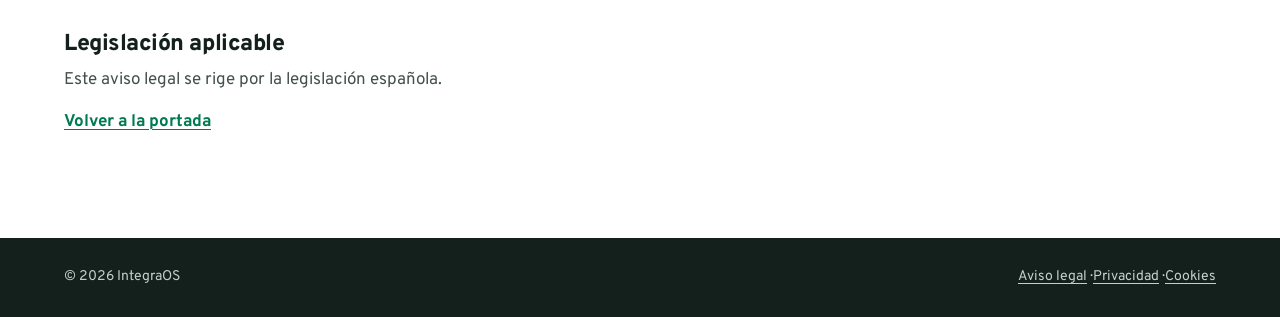
==== commit e9835c5e: "Política de cookies, aviso legal y teléfono" ====
--- a/aviso-legal.html
+++ b/aviso-legal.html
@@ -22,8 +22,38 @@
 <main id="contenido" class="page">
   <div class="wrap">
     <h1>Aviso legal</h1>
-    <p class="page__tbd"><span class="tbd"><span class="tbd__code">EN OBRAS</span>texto legal</span></p>
-    <p>Esta página está pendiente de redactar con los datos de la empresa y la revisión de un profesional.</p>
+    <p class="page__date">Última actualización: 21 de noviembre de 2026</p>
+
+    <h2>Titular de la web</h2>
+    <p>En cumplimiento del artículo 10 de la Ley 34/2002, de servicios de la sociedad de la información y de comercio electrónico (LSSI), te informamos de los datos del titular de esta web:</p>
+    <dl class="legal-data">
+      <div><dt>Razón social</dt><dd>INTEGRA OPERACIONES Y SERVICIOS S.L.</dd></div>
+      <div><dt>Nombre comercial</dt><dd>IntegraOS</dd></div>
+      <div><dt>NIF</dt><dd>B87579355</dd></div>
+      <div><dt>Domicilio social</dt><dd><span class="tbd"><span class="tbd__code">EN OBRAS</span>domicilio social</span></dd></div>
+      <div><dt>Teléfono</dt><dd><a href="tel:+34646850372">646 85 03 72</a></dd></div>
+      <div><dt>Email</dt><dd><span class="tbd"><span class="tbd__code">EN OBRAS</span>email</span></dd></div>
+      <div><dt>Datos registrales</dt><dd><span class="tbd"><span class="tbd__code">EN OBRAS</span>inscripción en el Registro Mercantil</span></dd></div>
+    </dl>
+
+    <h2>Objeto</h2>
+    <p>Esta web informa sobre los servicios informáticos de IntegraOS para pymes y autónomos y permite pedir presupuesto. Acceder a ella y navegar por sus páginas es gratuito y no requiere registrarse.</p>
+
+    <h2>Condiciones de uso</h2>
+    <p>Al usar esta web te comprometes a hacerlo de forma lícita y a no dañar su funcionamiento ni el de los sistemas que la alojan. La información que contiene es orientativa: las condiciones concretas de cada servicio se fijan en el presupuesto correspondiente.</p>
+
+    <h2>Propiedad intelectual</h2>
+    <p>Los textos, el logotipo, el diseño y el código de esta web pertenecen a su titular o se usan con permiso. Las fotografías proceden de Wikimedia Commons y se usan según sus licencias; sus autores y licencias están en la página de <a href="creditos.html">créditos</a>.</p>
+
+    <h2>Responsabilidad</h2>
+    <p>Procuramos que la información de esta web sea correcta y esté al día, pero no podemos garantizar que no contenga errores ni que la web funcione sin interrupciones. Los enlaces a webs de terceros se ofrecen solo como referencia; no somos responsables de sus contenidos.</p>
+
+    <h2>Protección de datos y cookies</h2>
+    <p>El tratamiento de los datos que nos envías se explica en la <a href="privacidad.html">política de privacidad</a>. Esta web no usa cookies; los detalles están en la <a href="cookies.html">política de cookies</a>.</p>
+
+    <h2>Legislación aplicable</h2>
+    <p>Este aviso legal se rige por la legislación española.</p>
+
     <p><a href="index.html">Volver a la portada</a></p>
   </div>
 </main>
--- a/assets/css/site.css
+++ b/assets/css/site.css
@@ -152,17 +152,19 @@
 .sep { margin-inline: .2em; }
 .map { position: relative; margin: 20px 0 0; }
 .map--h { width: 100vw; margin-left: calc(50% - 50vw); }
-.map > svg, .map > .wrap > svg { width: 100%; height: auto; overflow: visible; }
+/* the drawing stops growing at 1280px, about the content column, so it never dwarfs the page on wide screens; both lines start under the logo and stay inside it */
+.map__stage { position: relative; max-width: 1280px; margin-inline: auto; }
+.map > svg, .map > .wrap > svg, .map__stage > svg { width: 100%; height: auto; overflow: visible; }
 .map--v { display: none; }
 .map--v .wrap > svg { max-width: 260px; }
 .only-narrow { display: none; }
 @media (max-width: 760px) { .map--h { display: none; } .map--v { display: block; } .only-narrow { display: inline-flex; } }
 @media (min-width: 1280px) {   /* the sign overlays the map only where the low line clears it */
   /* the sign stays in the flow and the map slides up under it by the height of its empty top band:
-     the low line sits 0.305vw below the map's top, so it always lands 64px under the sign, whatever the sign's height */
+     the low line sits 0.305 x the stage width below the map's top, so it always lands 64px under the sign, whatever the sign's height */
   .hero { padding-top: 40px; padding-bottom: 8px; }
   .hero__over { position: relative; z-index: 2; }
-  .map--h { margin-top: calc(64px - 30.5vw); }
+  .map--h { margin-top: calc(64px - min(30.5vw, 390px)); }   /* 0.305 x the stage width (max 1280px), capped with it */
 }
 /* the destination sign: "Tu oficina" and its action, set beside the interchange */
 .dest { display: inline-grid; gap: 10px; padding: 14px; border-radius: 16px; background: var(--sign); color: var(--sign-ink); text-decoration: none;
@@ -200,12 +202,13 @@
 .m-label--small { font-weight: 600; font-size: 15px; fill: var(--ink-2); }
 .m-hub-label { font: 850 28px/1 var(--font); fill: var(--ink); letter-spacing: -.01em; }
 .m-code { font: 800 13px/1 var(--font); fill: var(--ink); }
-/* the train: rides the green line once on load and rests at "Tu oficina"; the map itself never hides */
+/* the train: rides the green line when its map comes on screen, and again each time it comes back (site.js), then rests at "Tu oficina"; without JS it rides once on load; the map itself never hides */
 .m-train { offset-rotate: 0deg; offset-distance: 100%; }
 .m-train rect { fill: var(--ink); stroke: var(--paper); stroke-width: 3; }
 @media (prefers-reduced-motion: no-preference) {
   .m-train { animation: ride 2.6s cubic-bezier(.45,.05,.25,1) .3s both; }
   @keyframes ride { from { offset-distance: 0%; } to { offset-distance: 100%; } }
+  .map--v .m-train { animation-duration: 4.2s; }   /* phone: a slower ride on the vertical map */
 }
 
 /* ---------- direct line (positioning) + legend ---------- */
@@ -369,7 +372,9 @@
 .foot__grid { display: grid; gap: 40px; }
 @media (min-width: 900px) { .foot__grid { grid-template-columns: 1.3fr 1fr 1fr 1fr; } }
 .foot__logo img { height: 56px; width: auto; }
-.foot__about { margin-top: 18px; color: #c4cfca; max-width: 38ch; }
+/* the logo's own tagline, set under the wordmark as in the original lockup (the wordmark starts 67px in at 56px tall) */
+.foot__tagline { margin: 4px 0 0 67px; font-size: 1.0625rem; font-weight: 500; letter-spacing: .01em; color: var(--sign-ink); }
+.foot__about { margin-top: 22px; color: #c4cfca; max-width: 38ch; }
 .foot h2 { font-size: .875rem; font-weight: 800; color: #c4cfca; letter-spacing: .02em; margin-bottom: 14px; }
 .foot ul { list-style: none; margin: 0; padding: 0; display: grid; gap: 10px; }
 .foot a { text-decoration: none; }
@@ -380,7 +385,7 @@
 /* ---------- inner pages ---------- */
 .page { padding-block: clamp(56px, 8vw, 112px); }
 .page h1 { font-size: var(--t-h2); margin-bottom: 28px; }
-.page p, .page li { max-width: 62ch; color: var(--ink-2); }
+.page p, .page li { max-width: 56ch; color: var(--ink-2); }   /* ~78 characters a line in Overpass */
 .page p + p { margin-top: 14px; }
 .page__tbd { margin-bottom: 18px; }
 .page a { color: var(--green); font-weight: 700; }
@@ -394,8 +399,7 @@
 .actionbar { position: fixed; left: 0; right: 0; bottom: 0; z-index: 40; display: flex; justify-content: center; padding: 10px var(--gut) calc(10px + env(safe-area-inset-bottom));
   background: rgba(255,255,255,.96); border-top: 1px solid var(--hair); transform: translateY(110%); transition: transform .3s var(--ease); }
 .actionbar { gap: 12px; align-items: center; }
-.actionbar__call { display: inline-flex; align-items: center; justify-content: center; gap: 8px; flex: none; min-height: 46px; padding: 0 14px; border-radius: 999px; box-shadow: inset 0 0 0 2px var(--ink); font-weight: 700; }
-.actionbar__call .tbd { padding: 2px; border-width: 1.5px; }
+.actionbar__call { display: inline-flex; align-items: center; justify-content: center; gap: 8px; flex: none; min-height: 46px; padding: 0 16px; border-radius: 999px; box-shadow: inset 0 0 0 2px var(--ink); font-weight: 700; color: var(--ink); text-decoration: none; }
 .actionbar .btn { flex: 1; max-width: 420px; justify-content: center; white-space: nowrap; padding-inline: .9em; }
 .actionbar.is-shown { transform: none; }
 @media (min-width: 1001px) { .actionbar { display: none; } }
@@ -407,6 +411,9 @@
   background: #fff7e6; color: #5c3d00; font-weight: 700; font-size: .875em; line-height: 1.4; white-space: nowrap; vertical-align: .05em; }
 .tbd__code { padding: 1px 6px 0; border-radius: 999px; background: #f2b33d; color: #2b1d00; font-size: .72em; font-weight: 850; letter-spacing: .06em; }
 
+/* real clients, anonymised: a fact line in the dark band */
+.clients { margin-top: 20px; max-width: 58ch; color: var(--sign-ink); font-weight: 700; line-height: 1.55; }
+
 /* team facts in the dark band */
 .facts { margin: 32px 0 0; display: grid; grid-template-columns: repeat(auto-fit, minmax(200px, 1fr)); gap: 16px 28px; }
 .facts div { border-top: 1px solid rgba(255,255,255,.2); padding-top: 12px; }
@@ -420,6 +427,8 @@
 
 /* express line: the fast path for a breakdown */
 .express { margin-top: 28px; padding: 18px 20px; border-radius: 16px; background: var(--surface); box-shadow: inset 0 0 0 2px var(--ink); }
+.express__map { display: block; width: 100%; max-width: 420px; height: auto; margin: 10px 0 12px; overflow: visible; }
+.express__map .m-hub { stroke-width: 4; }
 .express__title { display: flex; align-items: center; gap: 10px; font-weight: 800; margin-bottom: 6px; }
 /* the express line: a transit-map diamond in ink; red stays for errors */
 .code--express { width: 1.55em; min-width: 0; height: 1.55em; margin: 0 .2em; padding: 0; border-radius: 3px; background: var(--ink); color: var(--paper); transform: rotate(45deg); }
@@ -436,3 +445,21 @@
   .routebar ol { flex: 1; }
   .routebar a { pointer-events: none; }
 }
+
+/* legal pages: section heads, the date line and the company data list */
+.page h2 { font-size: var(--t-h3); margin: 36px 0 10px; }
+.page__date { font-size: .9375rem; }
+.legal-data { margin: 16px 0 0; display: grid; gap: 0; max-width: 56ch; border-top: 1px solid var(--hair); }
+.legal-data div { display: grid; grid-template-columns: minmax(130px, 34%) 1fr; gap: 16px; padding: 10px 0; border-bottom: 1px solid var(--hair); }
+.legal-data dt { font-weight: 700; color: var(--ink); }
+.legal-data dd { margin: 0; color: var(--ink-2); }
+@media (max-width: 520px) { .legal-data div { grid-template-columns: 1fr; gap: 2px; } }
+.foot__contact a { color: var(--sign-ink); }
+.legal-data .tbd { white-space: normal; }
+/* legal pages on phones: the header's quote button stays on one line next to the logo */
+.top__nav--static .btn { white-space: nowrap; }
+@media (max-width: 520px) {
+  .top:has(.top__nav--static) .top__logo img { height: 36px; }
+  .top__nav--static .btn { font-size: .9375rem; padding-inline: .9em; }
+  .top__nav--static .btn .bullet { display: none; }
+}
